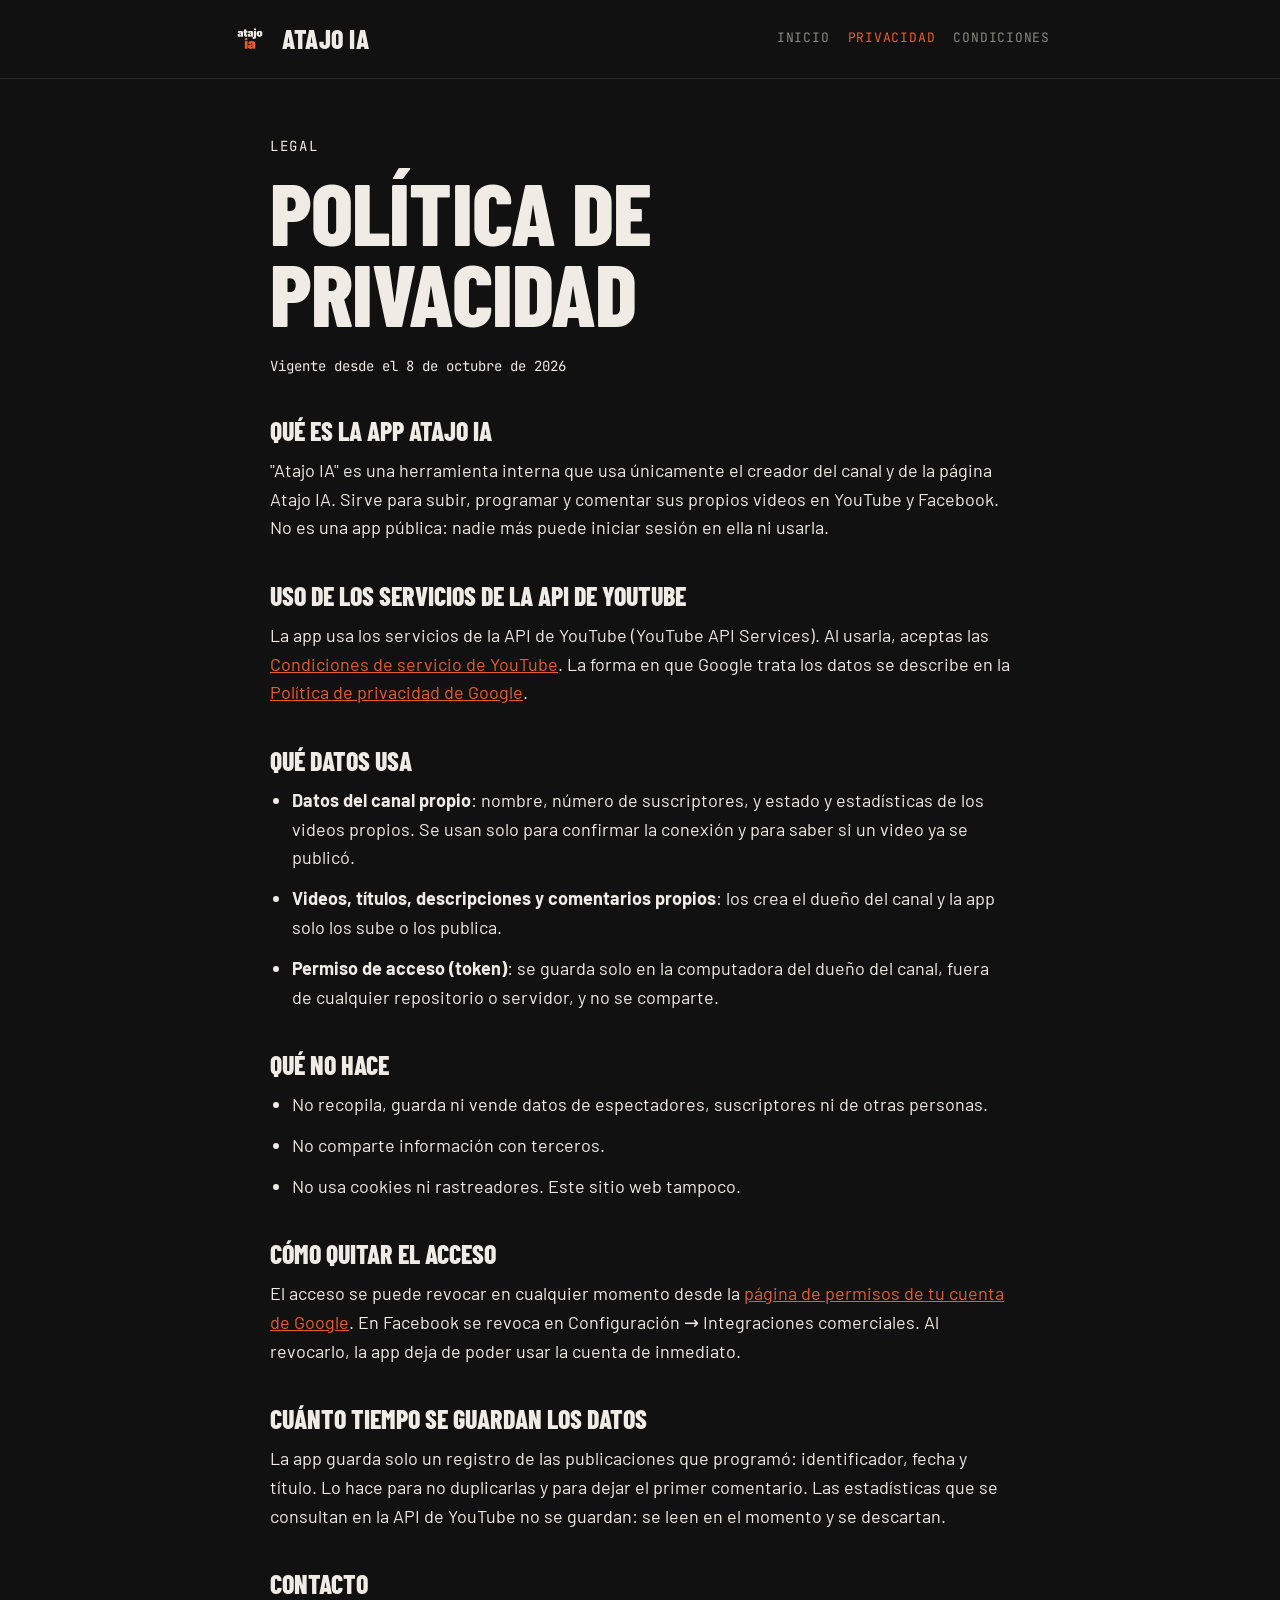
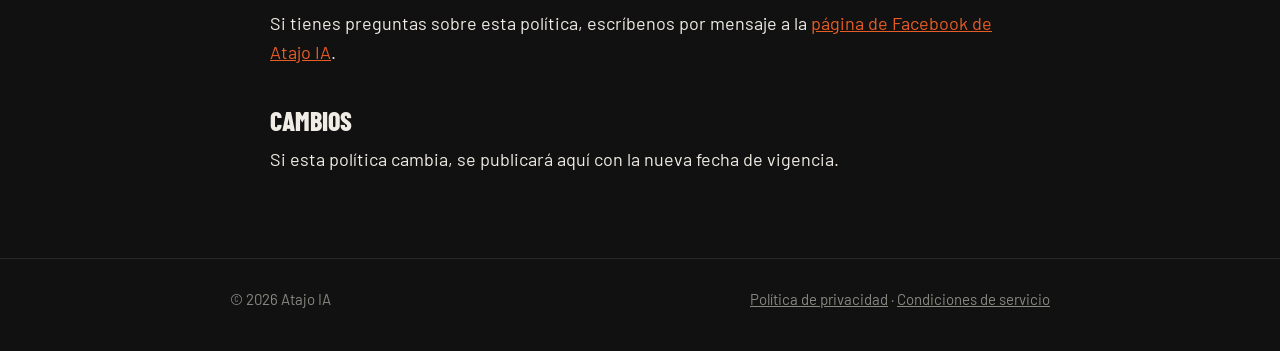
==== privacidad.html @ 86c1506c "Web de Atajo IA: inicio, privacidad y condiciones Co-Authored-By: Claude Opus 5.5 <noreply@anthropic" ====
<!doctype html>
<html lang="es">
<head>
<meta charset="utf-8">
<meta name="viewport" content="width=device-width,initial-scale=1">
<title>Política de privacidad · Atajo IA</title>
<link rel="icon" href="logo.png">
<link rel="preconnect" href="https://fonts.googleapis.com">
<link rel="preconnect" href="https://fonts.gstatic.com" crossorigin>
<link href="https://fonts.googleapis.com/css2?family=Barlow:wght@400;600&family=Barlow+Condensed:wght@800&family=JetBrains+Mono:wght@500&display=swap" rel="stylesheet">
<link rel="stylesheet" href="estilo.css">
</head>
<body>
<header><div class="caja">
  <a class="marca" href="./"><img src="logo.png" alt="">Atajo IA</a>
  <nav><a href="./">Inicio</a><a href="privacidad.html" aria-current="page">Privacidad</a><a href="condiciones.html">Condiciones</a></nav>
</div></header>

<main class="caja doc">
  <p class="etiqueta">Legal</p>
  <h1>Política de privacidad</h1>
  <p class="fecha">Vigente desde el 8 de octubre de 2026</p>

  <h2>Qué es la app Atajo IA</h2>
  <p>"Atajo IA" es una herramienta interna que usa únicamente el creador del canal y de la página Atajo IA. Sirve para subir, programar y comentar sus propios videos en YouTube y Facebook. No es una app pública: nadie más puede iniciar sesión en ella ni usarla.</p>

  <h2>Uso de los servicios de la API de YouTube</h2>
  <p>La app usa los servicios de la API de YouTube (YouTube API Services). Al usarla, aceptas las <a href="https://www.youtube.com/t/terms">Condiciones de servicio de YouTube</a>. La forma en que Google trata los datos se describe en la <a href="https://policies.google.com/privacy">Política de privacidad de Google</a>.</p>

  <h2>Qué datos usa</h2>
  <ul>
    <li><b>Datos del canal propio</b>: nombre, número de suscriptores, y estado y estadísticas de los videos propios. Se usan solo para confirmar la conexión y para saber si un video ya se publicó.</li>
    <li><b>Videos, títulos, descripciones y comentarios propios</b>: los crea el dueño del canal y la app solo los sube o los publica.</li>
    <li><b>Permiso de acceso (token)</b>: se guarda solo en la computadora del dueño del canal, fuera de cualquier repositorio o servidor, y no se comparte.</li>
  </ul>

  <h2>Qué no hace</h2>
  <ul>
    <li>No recopila, guarda ni vende datos de espectadores, suscriptores ni de otras personas.</li>
    <li>No comparte información con terceros.</li>
    <li>No usa cookies ni rastreadores. Este sitio web tampoco.</li>
  </ul>

  <h2>Cómo quitar el acceso</h2>
  <p>El acceso se puede revocar en cualquier momento desde la <a href="https://security.google.com/settings/security/permissions">página de permisos de tu cuenta de Google</a>. En Facebook se revoca en Configuración → Integraciones comerciales. Al revocarlo, la app deja de poder usar la cuenta de inmediato.</p>

  <h2>Cuánto tiempo se guardan los datos</h2>
  <p>La app guarda solo un registro de las publicaciones que programó: identificador, fecha y título. Lo hace para no duplicarlas y para dejar el primer comentario. Las estadísticas que se consultan en la API de YouTube no se guardan: se leen en el momento y se descartan.</p>

  <h2>Contacto</h2>
  <p>Si tienes preguntas sobre esta política, escríbenos por mensaje a la <a href="https://www.facebook.com/atajoialatam">página de Facebook de Atajo IA</a>.</p>

  <h2>Cambios</h2>
  <p>Si esta política cambia, se publicará aquí con la nueva fecha de vigencia.</p>
</main>

<footer><div class="caja">
  <span>© 2026 Atajo IA</span>
  <span><a href="privacidad.html">Política de privacidad</a> · <a href="condiciones.html">Condiciones de servicio</a></span>
</div></footer>
</body>
</html>
---- estilo.css ----
:root{--fondo:#111111;--panel:#1A1A18;--linea:#282826;--texto:#F0ECE5;--suave:#888880;--fuego:#E85D26}
*{box-sizing:border-box;margin:0;padding:0}
html{background:var(--fondo)}
body{background:var(--fondo);color:var(--texto);font-family:Barlow,system-ui,sans-serif;font-size:18px;line-height:1.6;-webkit-font-smoothing:antialiased}
a{color:var(--fuego)}
a:hover{color:var(--texto)}
.caja{max-width:860px;margin:0 auto;padding:0 20px}
header{border-bottom:1px solid var(--linea)}
header .caja{display:flex;align-items:center;justify-content:space-between;gap:16px;padding-top:18px;padding-bottom:18px}
.marca{display:flex;align-items:center;gap:12px;text-decoration:none;color:var(--texto);font-family:'Barlow Condensed',sans-serif;font-weight:800;font-size:26px;letter-spacing:.02em;text-transform:uppercase}
.marca img{width:40px;height:40px;border-radius:50%}
nav{display:flex;gap:18px;flex-wrap:wrap}
nav a{color:var(--suave);text-decoration:none;font-family:'JetBrains Mono',monospace;font-size:13px;text-transform:uppercase;letter-spacing:.06em}
nav a:hover,nav a[aria-current]{color:var(--fuego)}
.etiqueta{font-family:'JetBrains Mono',monospace;color:var(--fuego);font-size:14px;letter-spacing:.12em;text-transform:uppercase}
h1{font-family:'Barlow Condensed',sans-serif;font-weight:800;text-transform:uppercase;line-height:.92;letter-spacing:-.01em;font-size:clamp(56px,13vw,132px);margin:14px 0 22px}
h1 em{font-style:normal;color:var(--fuego)}
.portada{padding:72px 0 56px}
.portada p{font-size:22px;max-width:620px;color:var(--texto)}
.redes{display:grid;grid-template-columns:repeat(auto-fit,minmax(220px,1fr));gap:14px;margin:40px 0 72px}
.red{display:block;background:var(--panel);border:1px solid var(--linea);border-left:4px solid var(--fuego);padding:20px;text-decoration:none;color:var(--texto)}
.red:hover{border-color:var(--fuego);color:var(--texto)}
.red b{display:block;font-family:'Barlow Condensed',sans-serif;font-size:28px;text-transform:uppercase}
.red span{font-family:'JetBrains Mono',monospace;font-size:14px;color:var(--suave)}
.series{border-top:1px solid var(--linea);padding:48px 0 64px}
.series h2,.doc h2{font-family:'Barlow Condensed',sans-serif;font-weight:800;text-transform:uppercase;font-size:34px;line-height:1.1;margin:0 0 18px}
.series ul{list-style:none;display:grid;gap:10px}
.series li{display:flex;gap:14px;align-items:baseline;border-bottom:1px solid var(--linea);padding-bottom:10px}
.series li span{font-family:'JetBrains Mono',monospace;color:var(--fuego);font-size:13px;min-width:92px;text-transform:uppercase}
.doc{padding:56px 0 72px;max-width:740px}
.doc h1{font-size:clamp(48px,10vw,88px)}
.doc h2{font-size:26px;margin-top:40px;margin-bottom:10px}
.doc p,.doc li{margin-bottom:12px;color:var(--texto)}
.doc ul{padding-left:22px}
.fecha{font-family:'JetBrains Mono',monospace;color:var(--suave);font-size:14px}
footer{border-top:1px solid var(--linea);padding:28px 0 40px;color:var(--suave);font-size:15px}
footer .caja{display:flex;justify-content:space-between;gap:16px;flex-wrap:wrap}
footer a{color:var(--suave)}
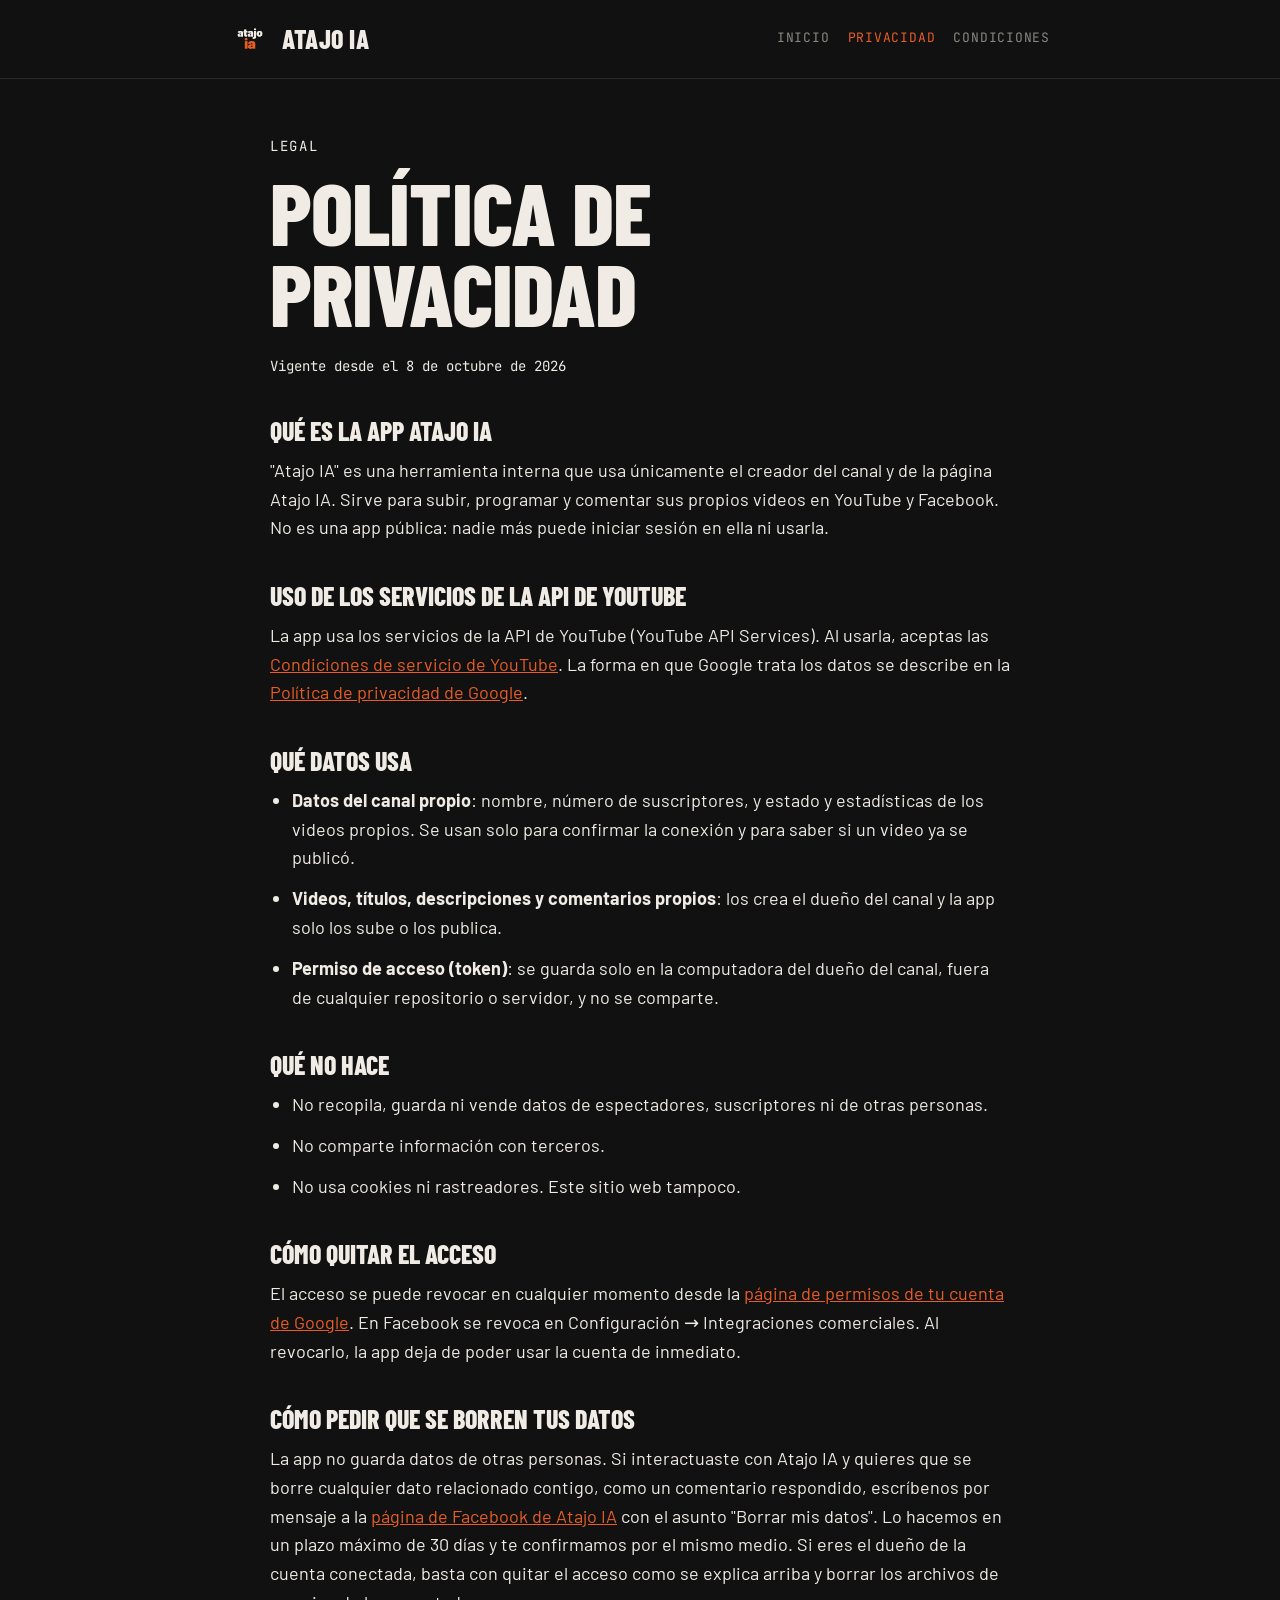
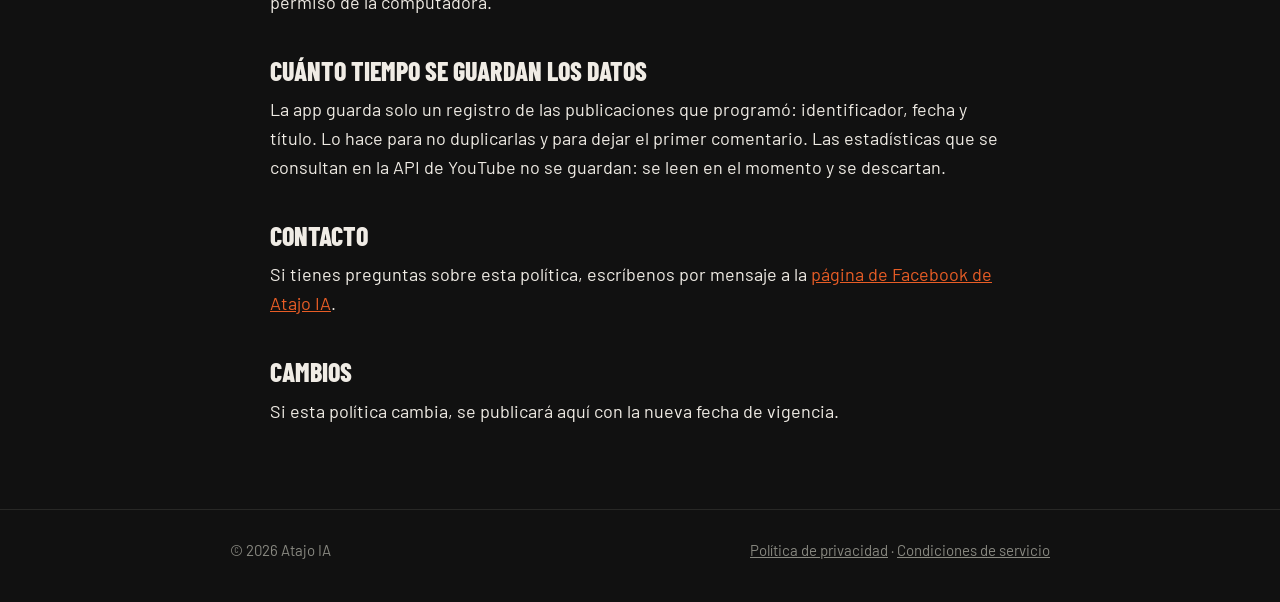
==== commit b9d3c249: "Instrucciones para borrar datos (Meta) Co-Authored-By: Claude Opus 5.5 <noreply@anthropic.com> Claud" ====
--- a/privacidad.html
+++ b/privacidad.html
@@ -44,6 +44,9 @@
   <h2>Cómo quitar el acceso</h2>
   <p>El acceso se puede revocar en cualquier momento desde la <a href="https://security.google.com/settings/security/permissions">página de permisos de tu cuenta de Google</a>. En Facebook se revoca en Configuración → Integraciones comerciales. Al revocarlo, la app deja de poder usar la cuenta de inmediato.</p>
 
+  <h2 id="borrar-datos">Cómo pedir que se borren tus datos</h2>
+  <p>La app no guarda datos de otras personas. Si interactuaste con Atajo IA y quieres que se borre cualquier dato relacionado contigo, como un comentario respondido, escríbenos por mensaje a la <a href="https://www.facebook.com/atajoialatam">página de Facebook de Atajo IA</a> con el asunto "Borrar mis datos". Lo hacemos en un plazo máximo de 30 días y te confirmamos por el mismo medio. Si eres el dueño de la cuenta conectada, basta con quitar el acceso como se explica arriba y borrar los archivos de permiso de la computadora.</p>
+
   <h2>Cuánto tiempo se guardan los datos</h2>
   <p>La app guarda solo un registro de las publicaciones que programó: identificador, fecha y título. Lo hace para no duplicarlas y para dejar el primer comentario. Las estadísticas que se consultan en la API de YouTube no se guardan: se leen en el momento y se descartan.</p>
 
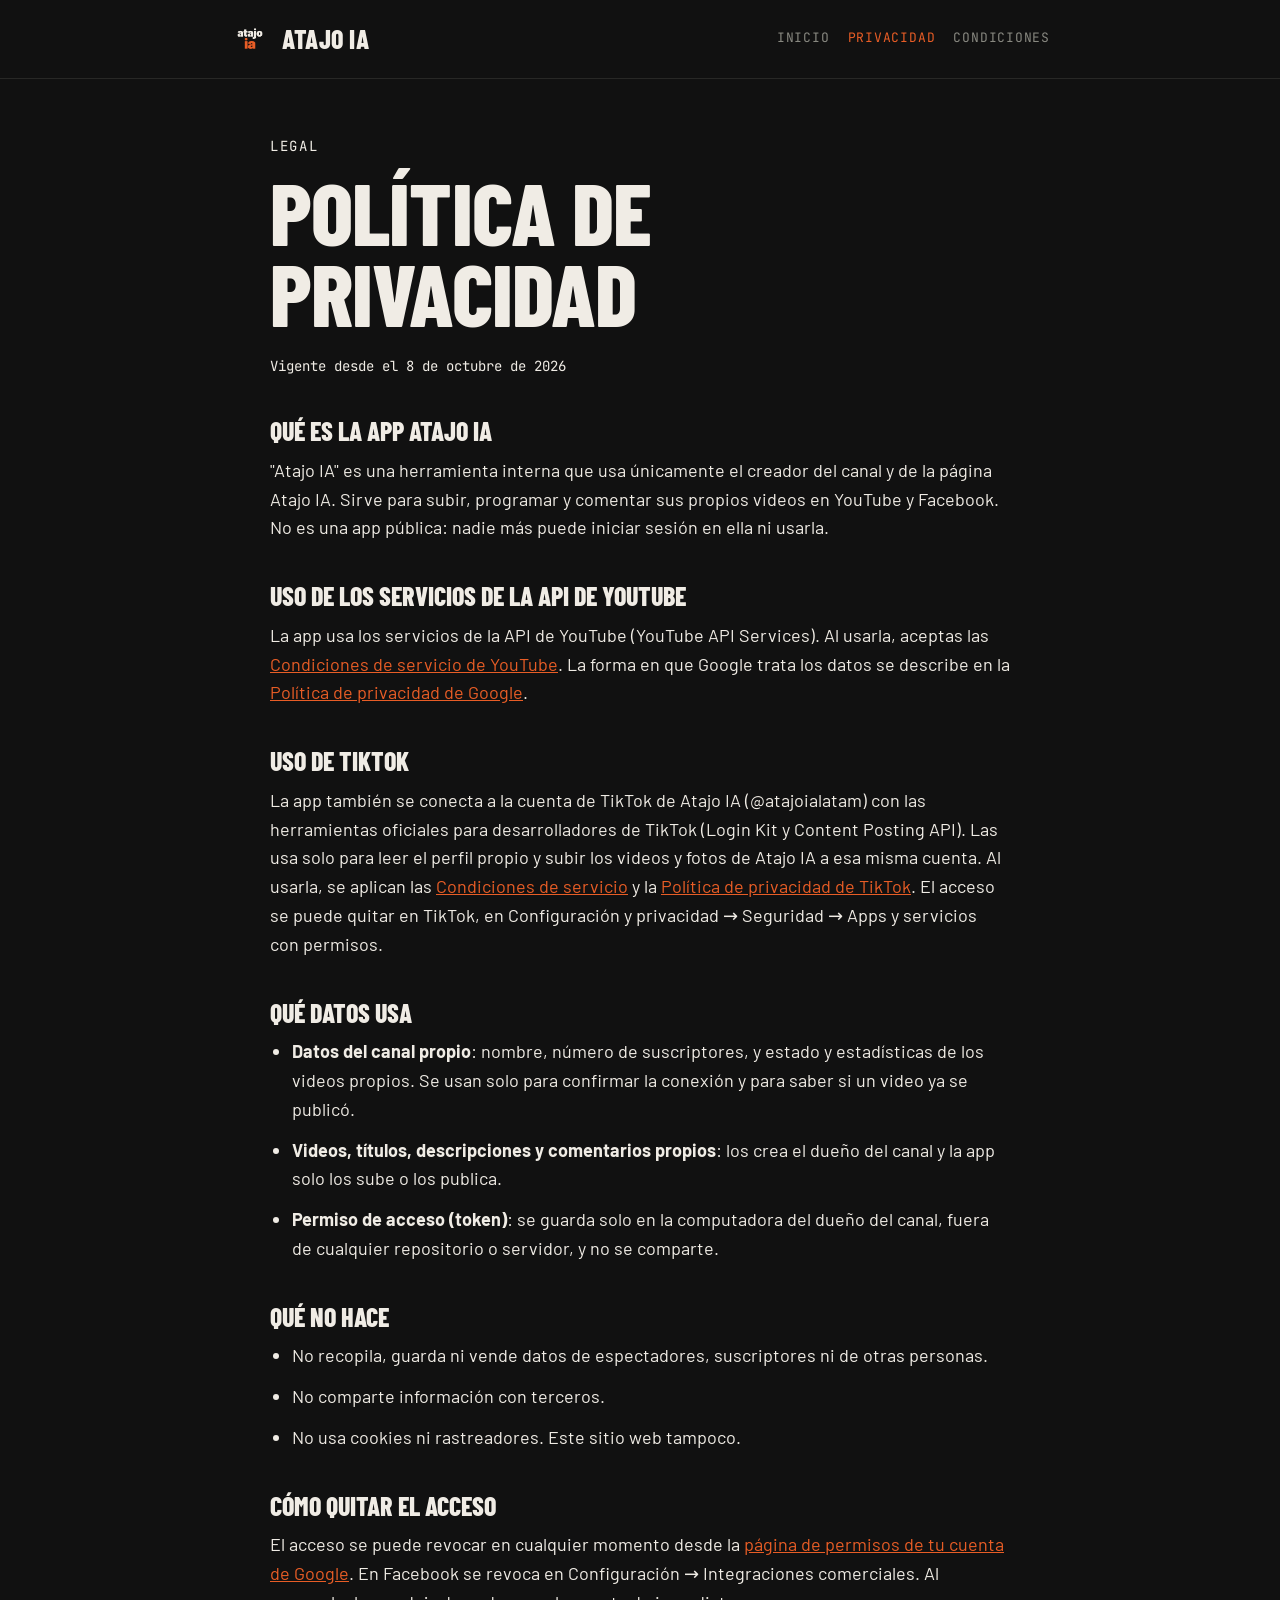
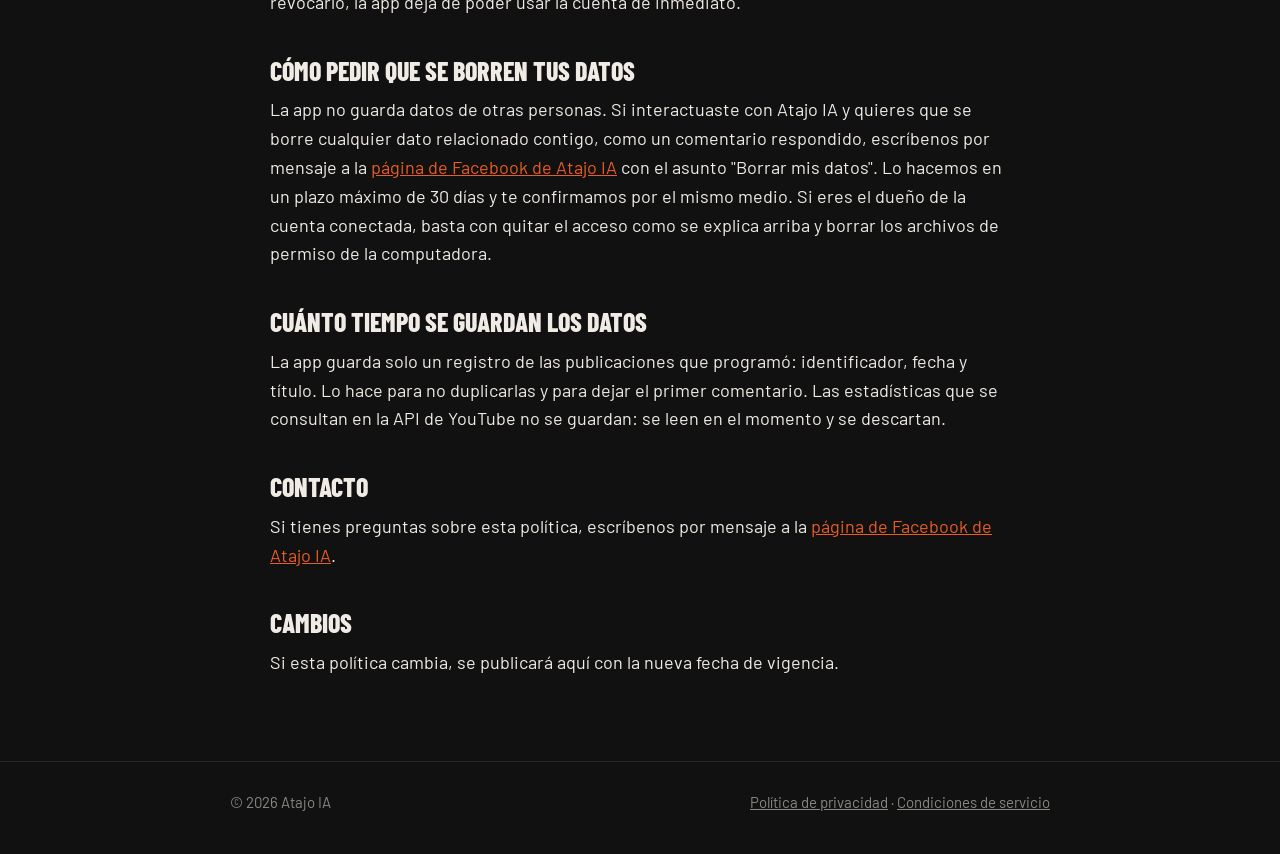
==== commit a97802da: "TikTok: página de retorno de la autorización y política Co-Authored-By: Claude Opus 5.5 <noreply@ant" ====
--- a/privacidad.html
+++ b/privacidad.html
@@ -26,6 +26,9 @@
 
   <h2>Uso de los servicios de la API de YouTube</h2>
   <p>La app usa los servicios de la API de YouTube (YouTube API Services). Al usarla, aceptas las <a href="https://www.youtube.com/t/terms">Condiciones de servicio de YouTube</a>. La forma en que Google trata los datos se describe en la <a href="https://policies.google.com/privacy">Política de privacidad de Google</a>.</p>
+
+  <h2>Uso de TikTok</h2>
+  <p>La app también se conecta a la cuenta de TikTok de Atajo IA (@atajoialatam) con las herramientas oficiales para desarrolladores de TikTok (Login Kit y Content Posting API). Las usa solo para leer el perfil propio y subir los videos y fotos de Atajo IA a esa misma cuenta. Al usarla, se aplican las <a href="https://www.tiktok.com/legal/page/global/terms-of-service/es">Condiciones de servicio</a> y la <a href="https://www.tiktok.com/legal/page/row/privacy-policy/es">Política de privacidad de TikTok</a>. El acceso se puede quitar en TikTok, en Configuración y privacidad → Seguridad → Apps y servicios con permisos.</p>
 
   <h2>Qué datos usa</h2>
   <ul>
